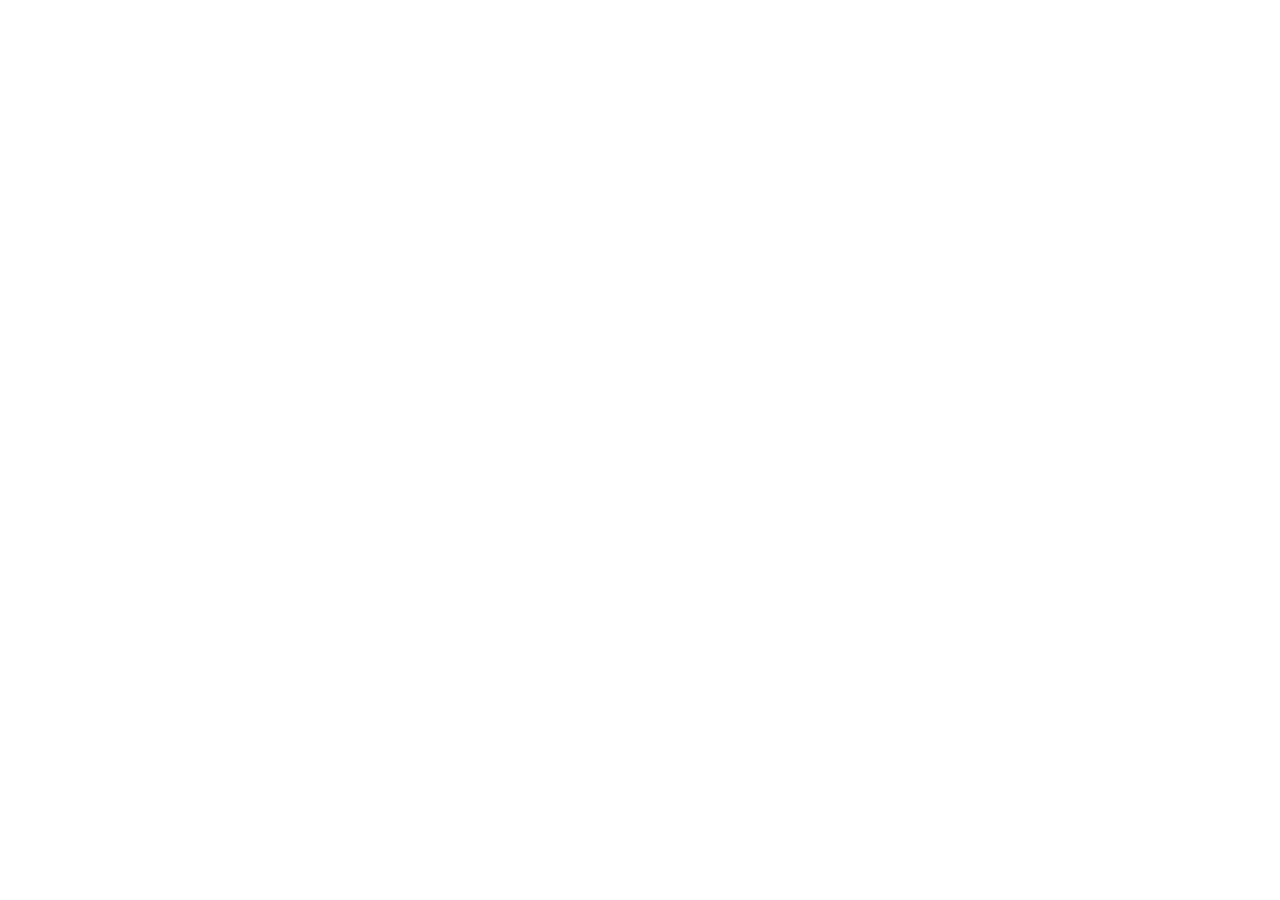
==== simple/index_simple.html @ 97f7e4fd "full .verとsimple .verを分離" ====
<!doctype html>
<html lang="ja">
  <head>
    <meta charset="UTF-8" />
    <meta name="viewport" content="width=device-width, initial-scale=1.0" />
    <title>Decaf Search</title>
    <link rel="stylesheet" href="styles.css?v=6" />
  </head>
  <body>
    <div id="site"></div>
    <script src="app.js?v=6"></script>
  </body>
</html>
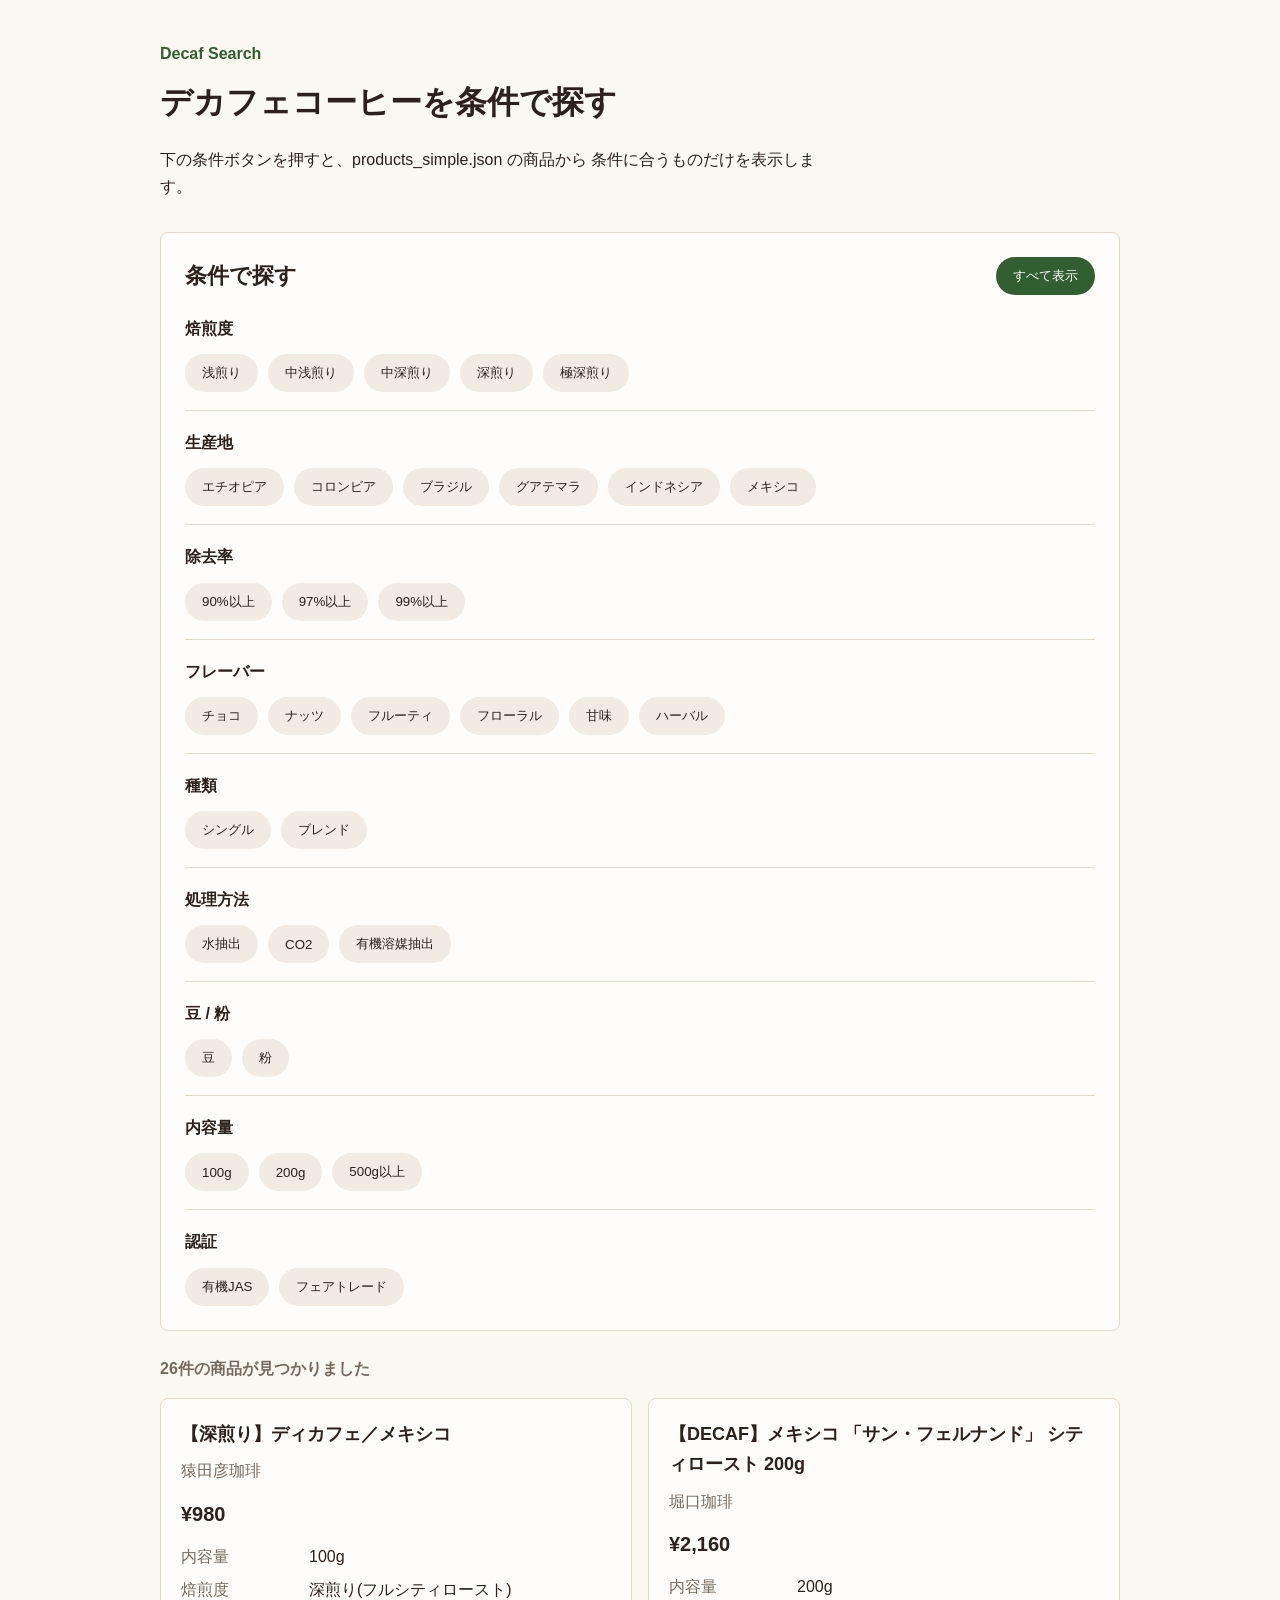
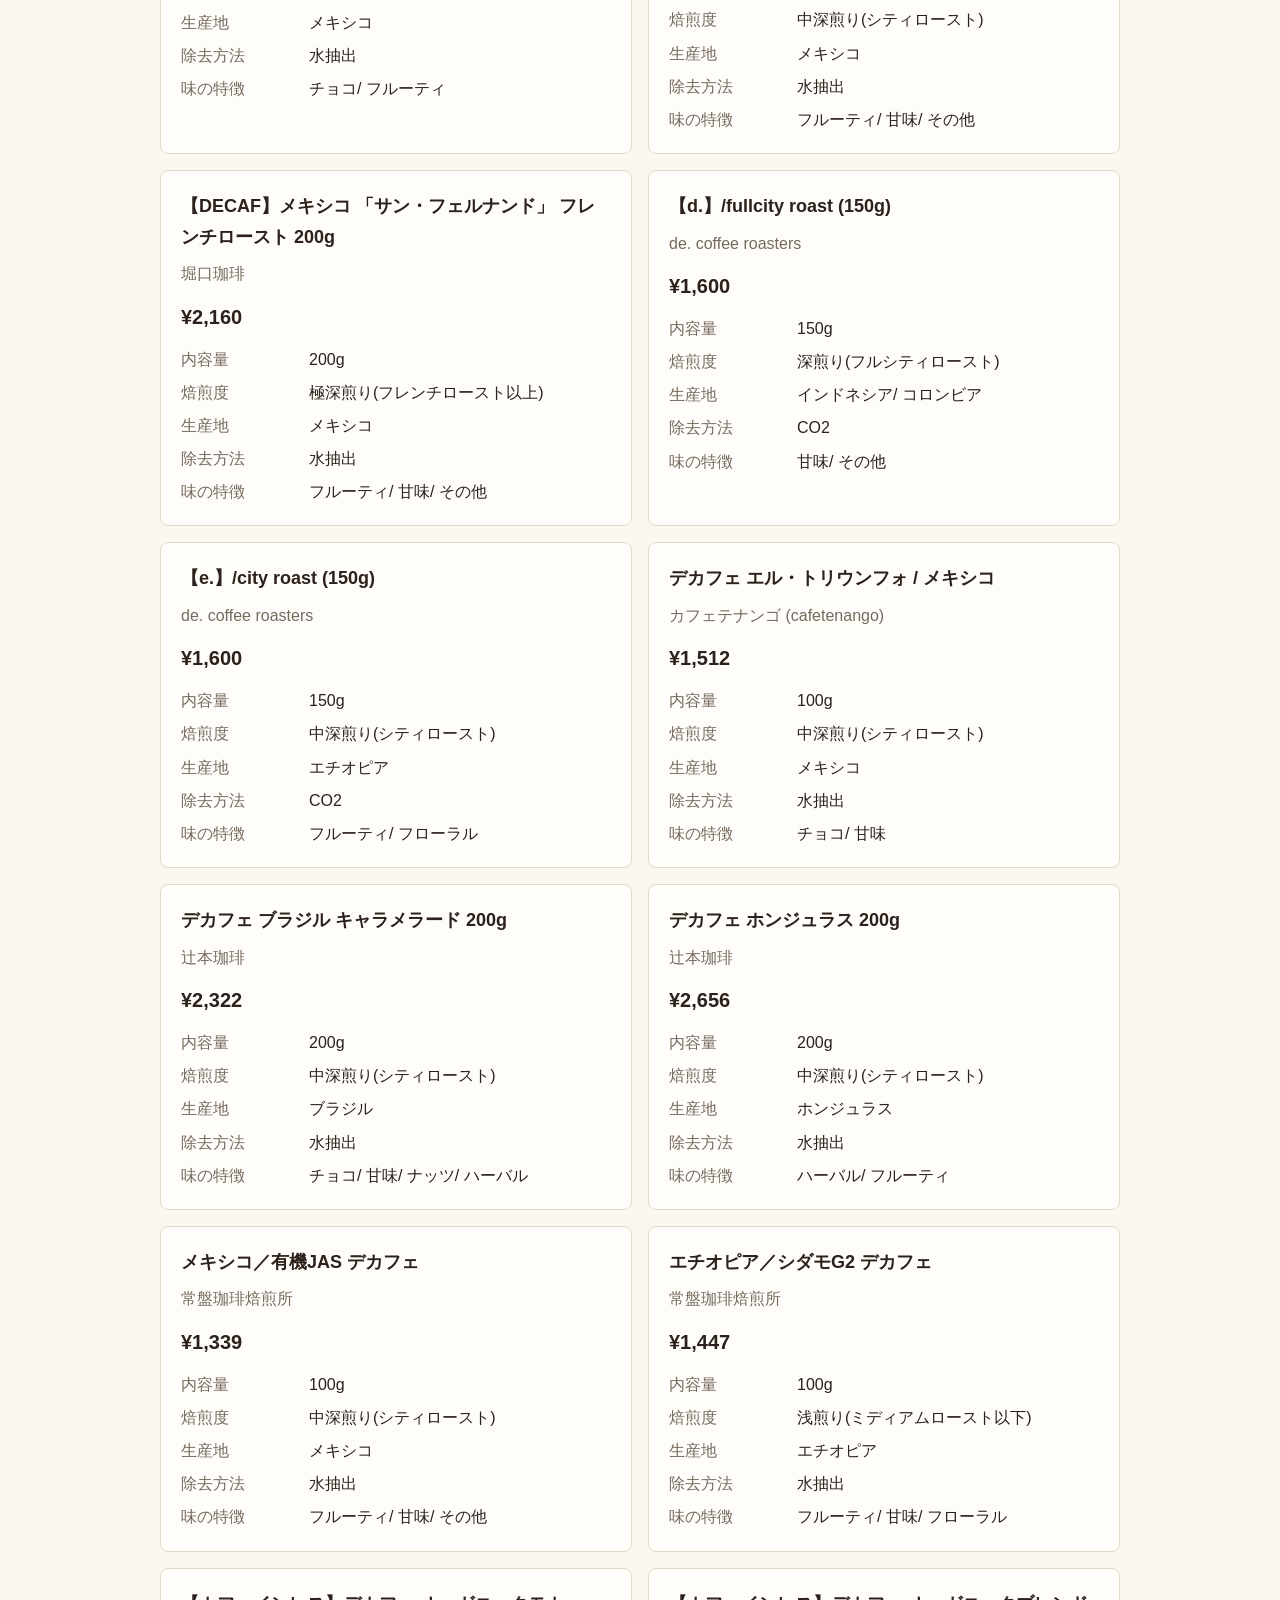
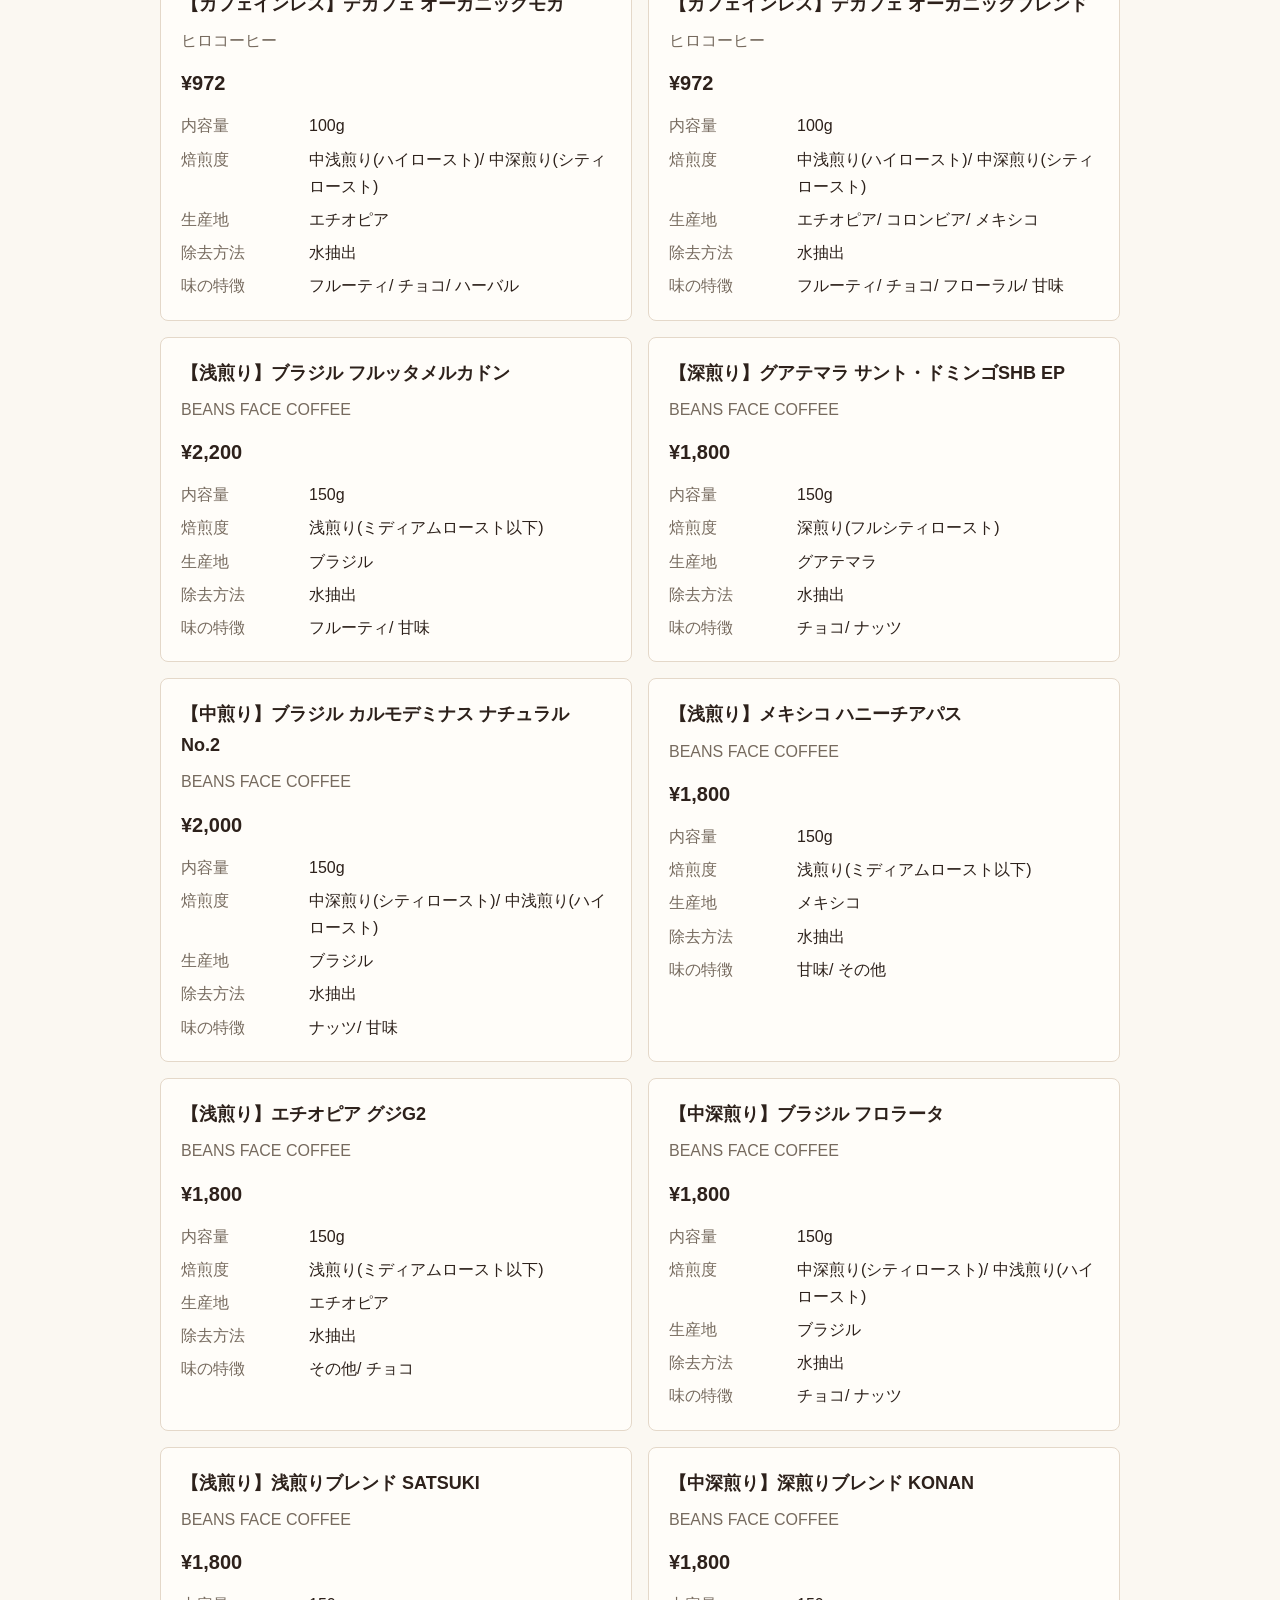
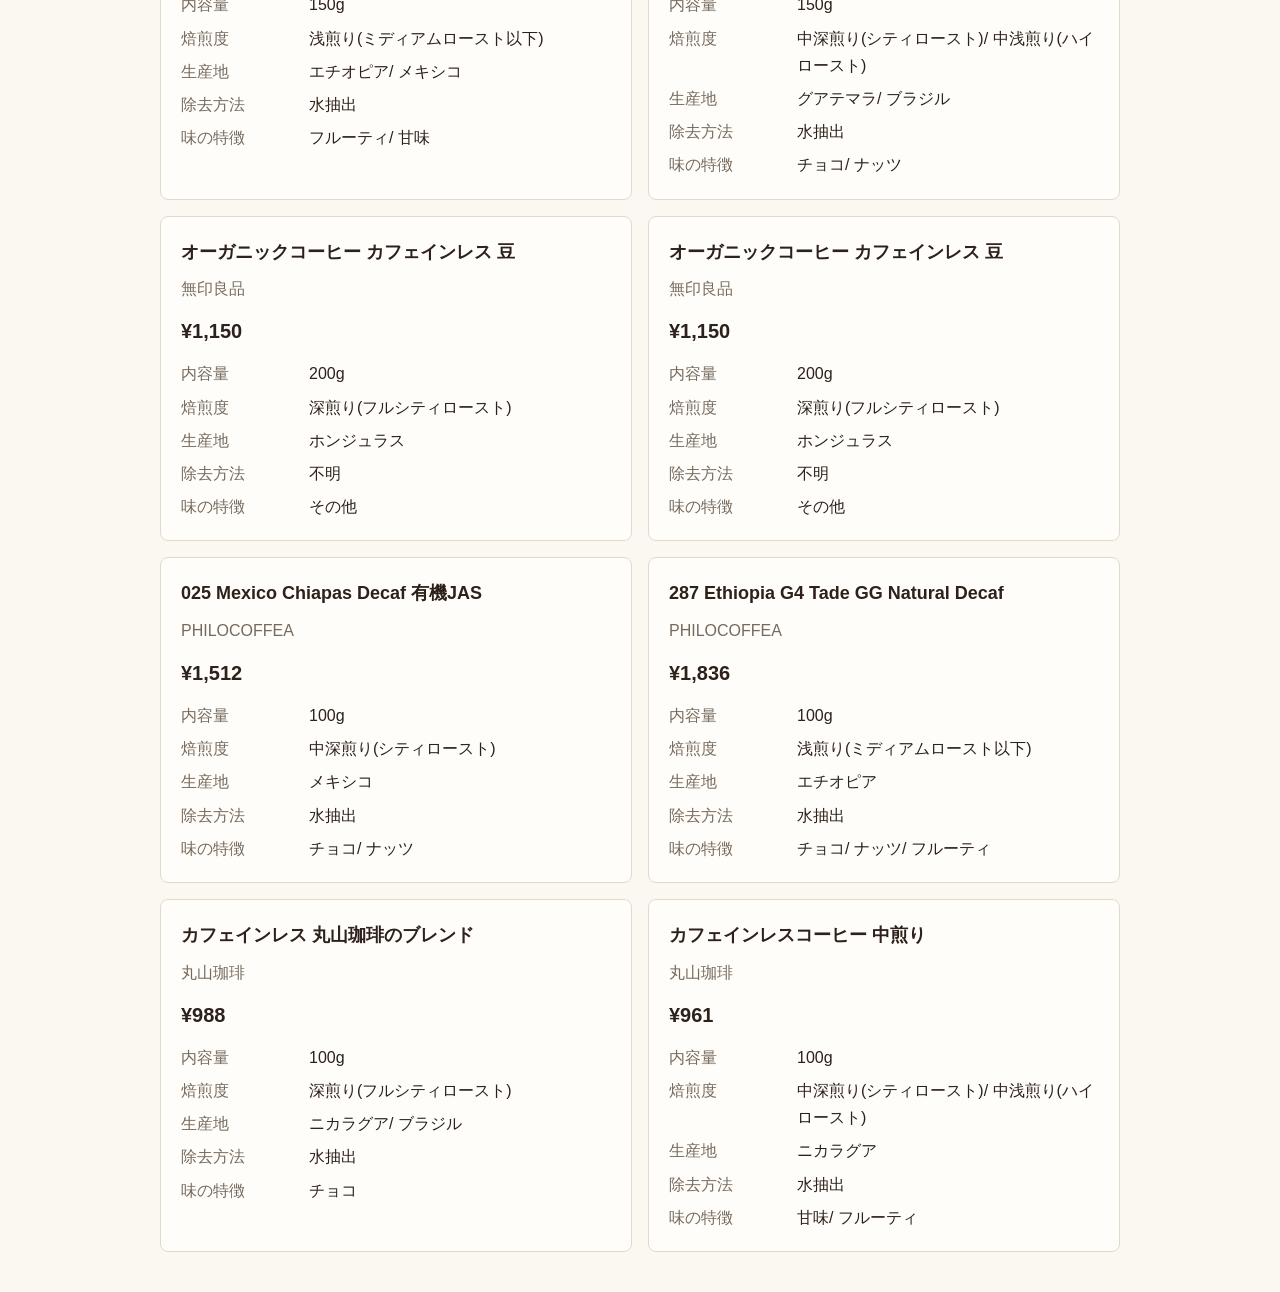
==== commit 97f82607: "origin_simple" ====
--- a/simple/index_simple.html
+++ b/simple/index_simple.html
@@ -3,11 +3,42 @@
   <head>
     <meta charset="UTF-8" />
     <meta name="viewport" content="width=device-width, initial-scale=1.0" />
-    <title>Decaf Search</title>
-    <link rel="stylesheet" href="styles.css?v=6" />
+    <title>Decaf Search Simple</title>
+    <link rel="stylesheet" href="styles_simple.css" />
   </head>
   <body>
-    <div id="site"></div>
-    <script src="app.js?v=6"></script>
+    <!-- ページ全体を入れる大きな箱です -->
+    <main class="page">
+      <!-- ここにサイトのタイトルと説明を書きます -->
+      <header class="hero">
+        <p class="logo">Decaf Search</p>
+        <h1>デカフェコーヒーを条件で探す</h1>
+        <p>
+          下の条件ボタンを押すと、products_simple.json の商品から
+          条件に合うものだけを表示します。
+        </p>
+      </header>
+
+      <!-- ここに条件ボタンを表示します -->
+      <section class="filter-area" aria-labelledby="filter-title">
+        <div class="section-title">
+          <h2 id="filter-title">条件で探す</h2>
+          <button id="show-all-button" class="reset-button" type="button">
+            すべて表示
+          </button>
+        </div>
+
+        <!-- JavaScriptがこの中に条件ボタンを作ります -->
+        <div id="filter-buttons"></div>
+      </section>
+
+      <!-- ここに検索結果の件数を表示します -->
+      <p id="result-count" class="result-count">読み込み中...</p>
+
+      <!-- ここに商品一覧を表示します -->
+      <section id="product-list" class="product-list" aria-label="商品一覧"></section>
+    </main>
+
+    <script src="app_simple.js"></script>
   </body>
 </html>
--- a/simple/styles_simple.css
+++ b/simple/styles_simple.css
@@ -0,0 +1,198 @@
+/* ページ全体で使う色をまとめています */
+:root {
+  --background-color: #fbf8f2;
+  --card-color: #fffdf9;
+  --main-text-color: #2d211b;
+  --sub-text-color: #766a5e;
+  --green-color: #315f31;
+  --border-color: #e4d8c9;
+}
+
+/* すべての要素でサイズ計算を分かりやすくします */
+* {
+  box-sizing: border-box;
+}
+
+/* bodyはページ全体の基本デザインです */
+body {
+  margin: 0;
+  color: var(--main-text-color);
+  background: var(--background-color);
+  font-family: "Hiragino Sans", "Yu Gothic", sans-serif;
+  line-height: 1.7;
+}
+
+/* ページの横幅を広がりすぎないようにしています */
+.page {
+  max-width: 1000px;
+  margin: 0 auto;
+  padding: 40px 20px;
+}
+
+/* ページ上部のタイトル部分です */
+.hero {
+  margin-bottom: 32px;
+}
+
+.logo {
+  margin: 0 0 8px;
+  color: var(--green-color);
+  font-weight: bold;
+}
+
+h1 {
+  margin: 0 0 12px;
+  font-size: 32px;
+}
+
+h2 {
+  margin: 0;
+  font-size: 22px;
+}
+
+.hero p {
+  max-width: 680px;
+}
+
+/* 条件ボタンのエリアです */
+.filter-area {
+  padding: 24px;
+  margin-bottom: 24px;
+  background: var(--card-color);
+  border: 1px solid var(--border-color);
+  border-radius: 8px;
+}
+
+.section-title {
+  display: flex;
+  gap: 16px;
+  align-items: center;
+  justify-content: space-between;
+  margin-bottom: 20px;
+}
+
+/* 条件のグループです。例: 焙煎度、生産地 */
+.filter-group {
+  padding-top: 18px;
+  margin-top: 18px;
+  border-top: 1px solid var(--border-color);
+}
+
+.filter-group:first-child {
+  padding-top: 0;
+  margin-top: 0;
+  border-top: 0;
+}
+
+.filter-group h3 {
+  margin: 0 0 12px;
+  font-size: 16px;
+}
+
+.button-list {
+  display: flex;
+  flex-wrap: wrap;
+  gap: 10px;
+}
+
+/* 条件ボタンの見た目です */
+.filter-button,
+.reset-button {
+  padding: 9px 16px;
+  color: var(--main-text-color);
+  background: #f1ebe4;
+  border: 1px solid transparent;
+  border-radius: 999px;
+  cursor: pointer;
+}
+
+.filter-button:hover,
+.reset-button:hover {
+  border-color: var(--green-color);
+}
+
+/* 選択中の条件ボタンだけ緑色にします */
+.filter-button.active,
+.reset-button.active {
+  color: #ffffff;
+  background: var(--green-color);
+}
+
+/* 検索結果の件数表示です */
+.result-count {
+  margin: 0 0 16px;
+  color: var(--sub-text-color);
+  font-weight: bold;
+}
+
+/* 商品カードを並べるエリアです */
+.product-list {
+  display: grid;
+  grid-template-columns: repeat(2, minmax(0, 1fr));
+  gap: 16px;
+}
+
+/* 1つの商品カードの見た目です */
+.product-card {
+  padding: 20px;
+  background: var(--card-color);
+  border: 1px solid var(--border-color);
+  border-radius: 8px;
+}
+
+.product-card h3 {
+  margin: 0 0 8px;
+  font-size: 18px;
+}
+
+.brand {
+  margin: 0 0 12px;
+  color: var(--sub-text-color);
+}
+
+.price {
+  margin: 0 0 12px;
+  font-size: 20px;
+  font-weight: bold;
+}
+
+/* 商品情報の一覧です */
+.product-info {
+  display: grid;
+  gap: 6px;
+  margin: 0;
+}
+
+.product-info div {
+  display: grid;
+  grid-template-columns: 120px 1fr;
+  gap: 8px;
+}
+
+.product-info dt {
+  color: var(--sub-text-color);
+}
+
+.product-info dd {
+  margin: 0;
+}
+
+/* 商品が見つからない時の表示です */
+.empty-message {
+  padding: 24px;
+  background: var(--card-color);
+  border: 1px solid var(--border-color);
+  border-radius: 8px;
+}
+
+/* スマホ幅では商品カードを1列にします */
+@media (max-width: 700px) {
+  .section-title {
+    align-items: flex-start;
+    flex-direction: column;
+  }
+
+  .product-list {
+    grid-template-columns: 1fr;
+  }
+}
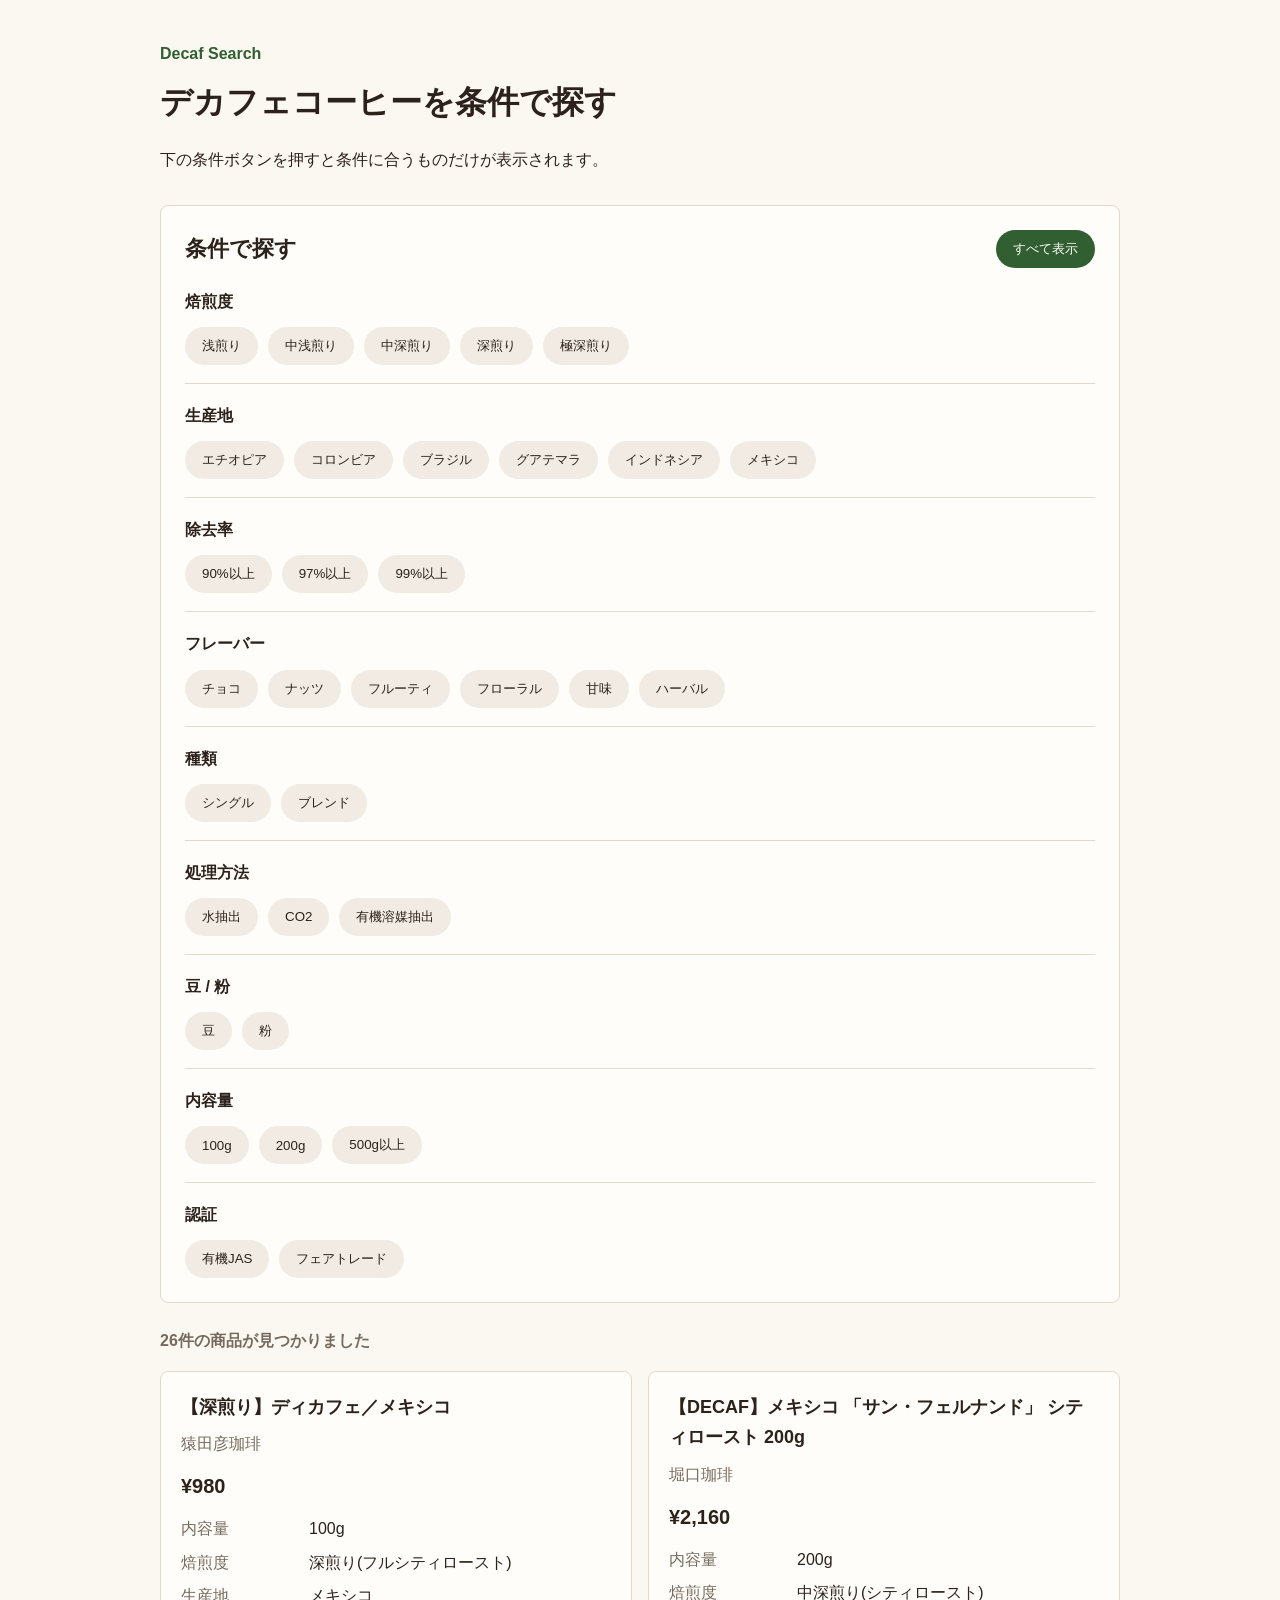
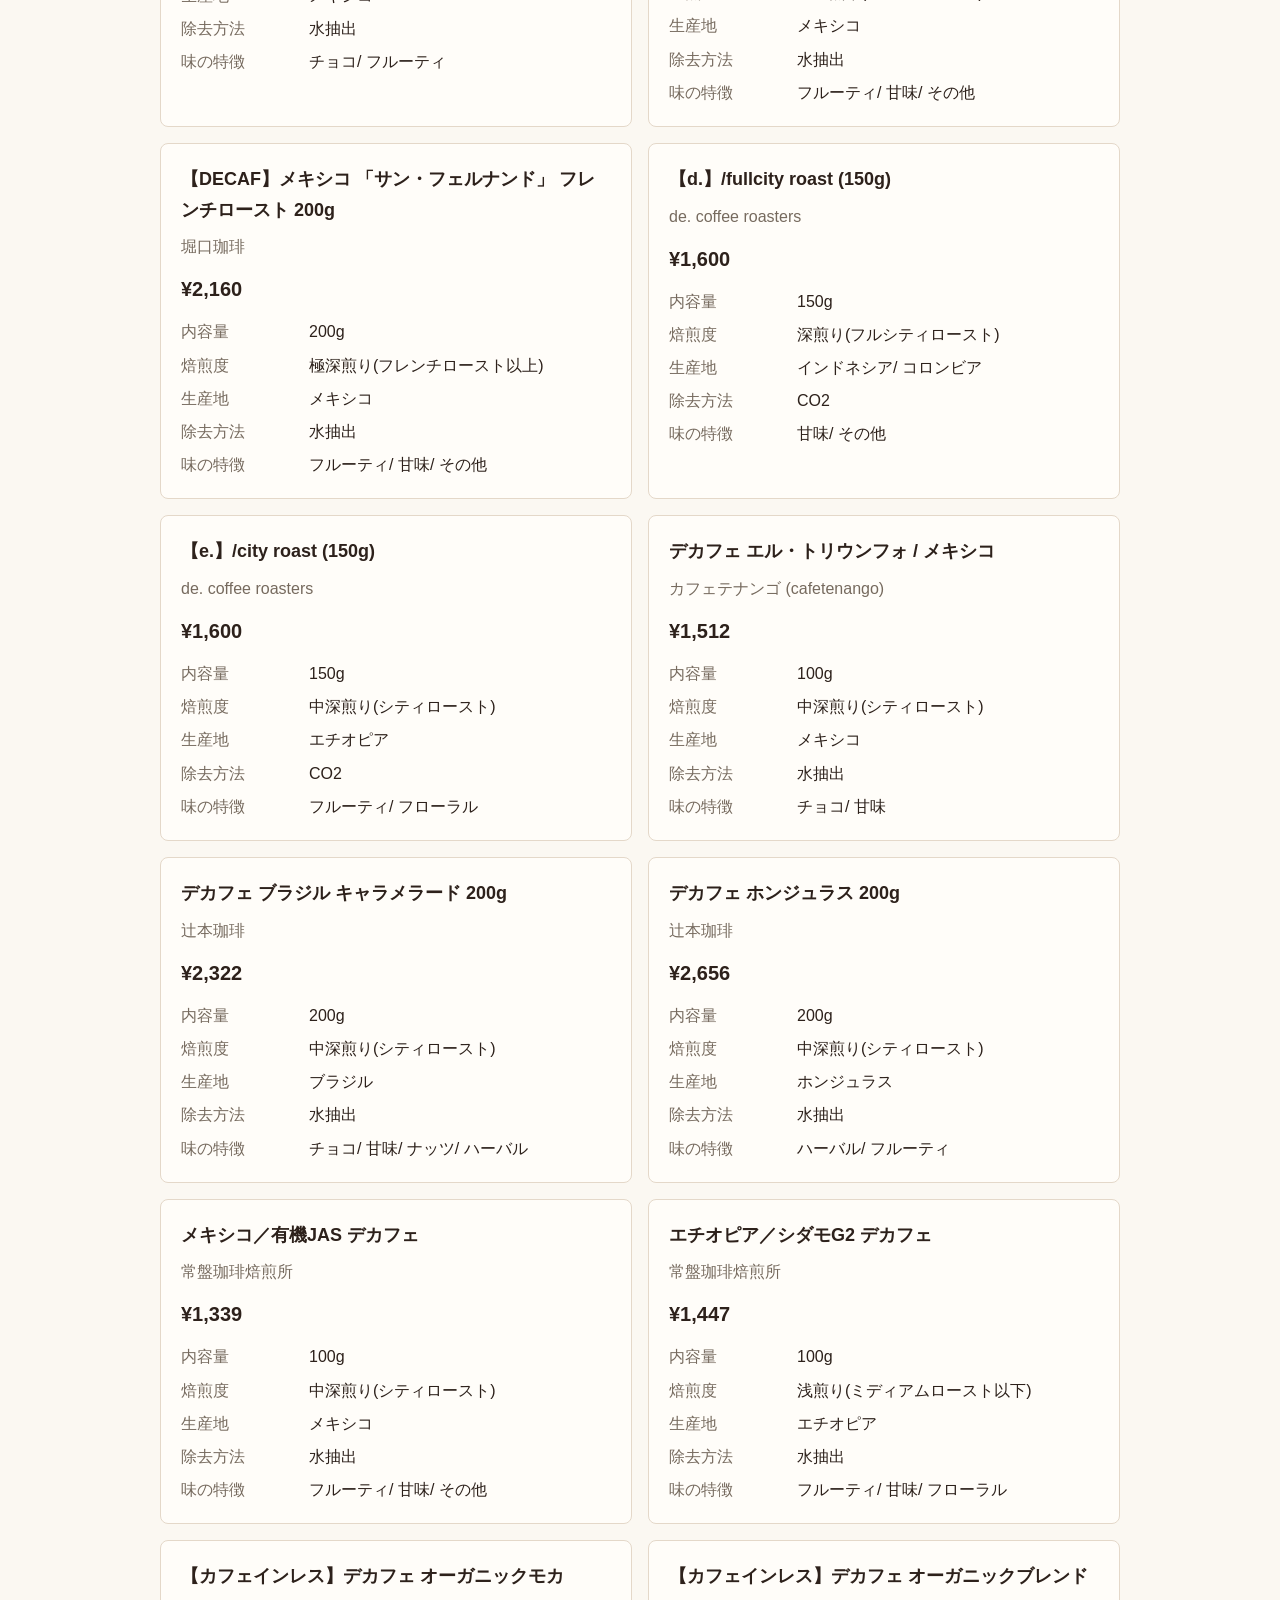
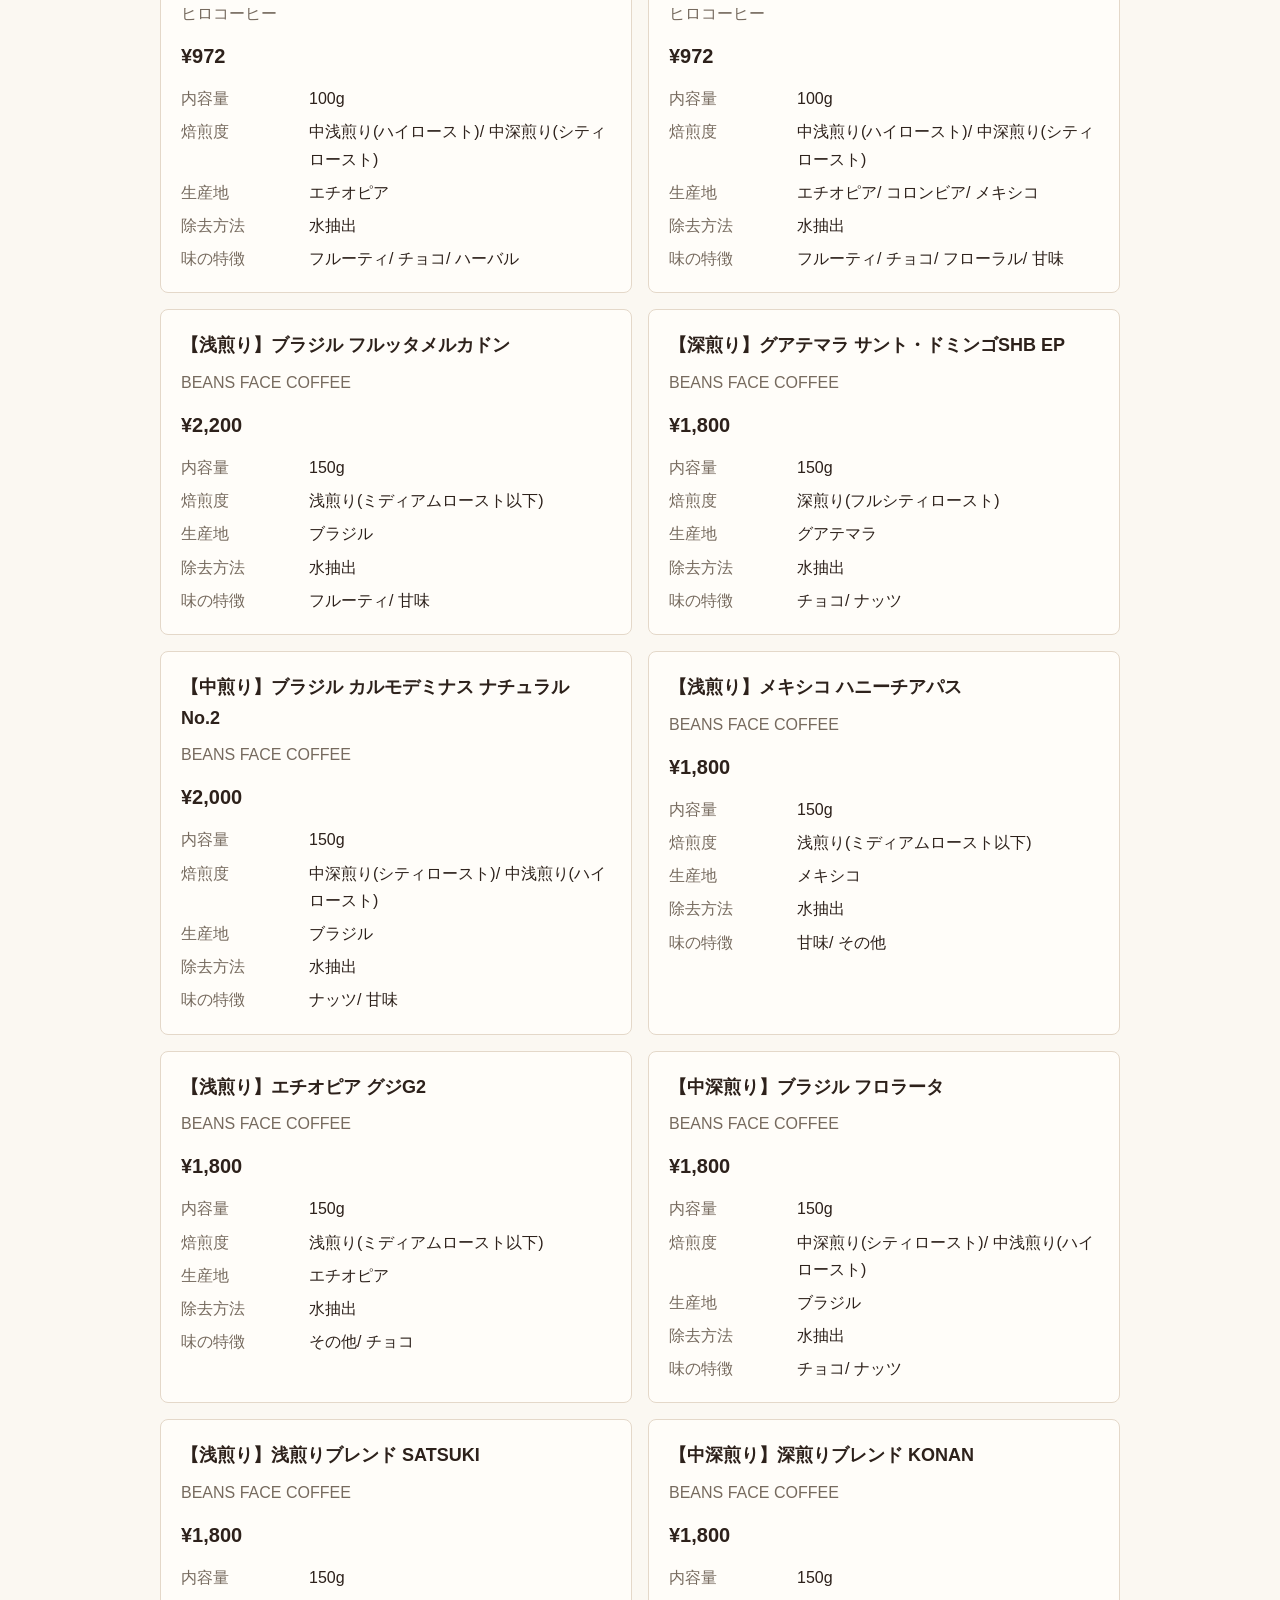
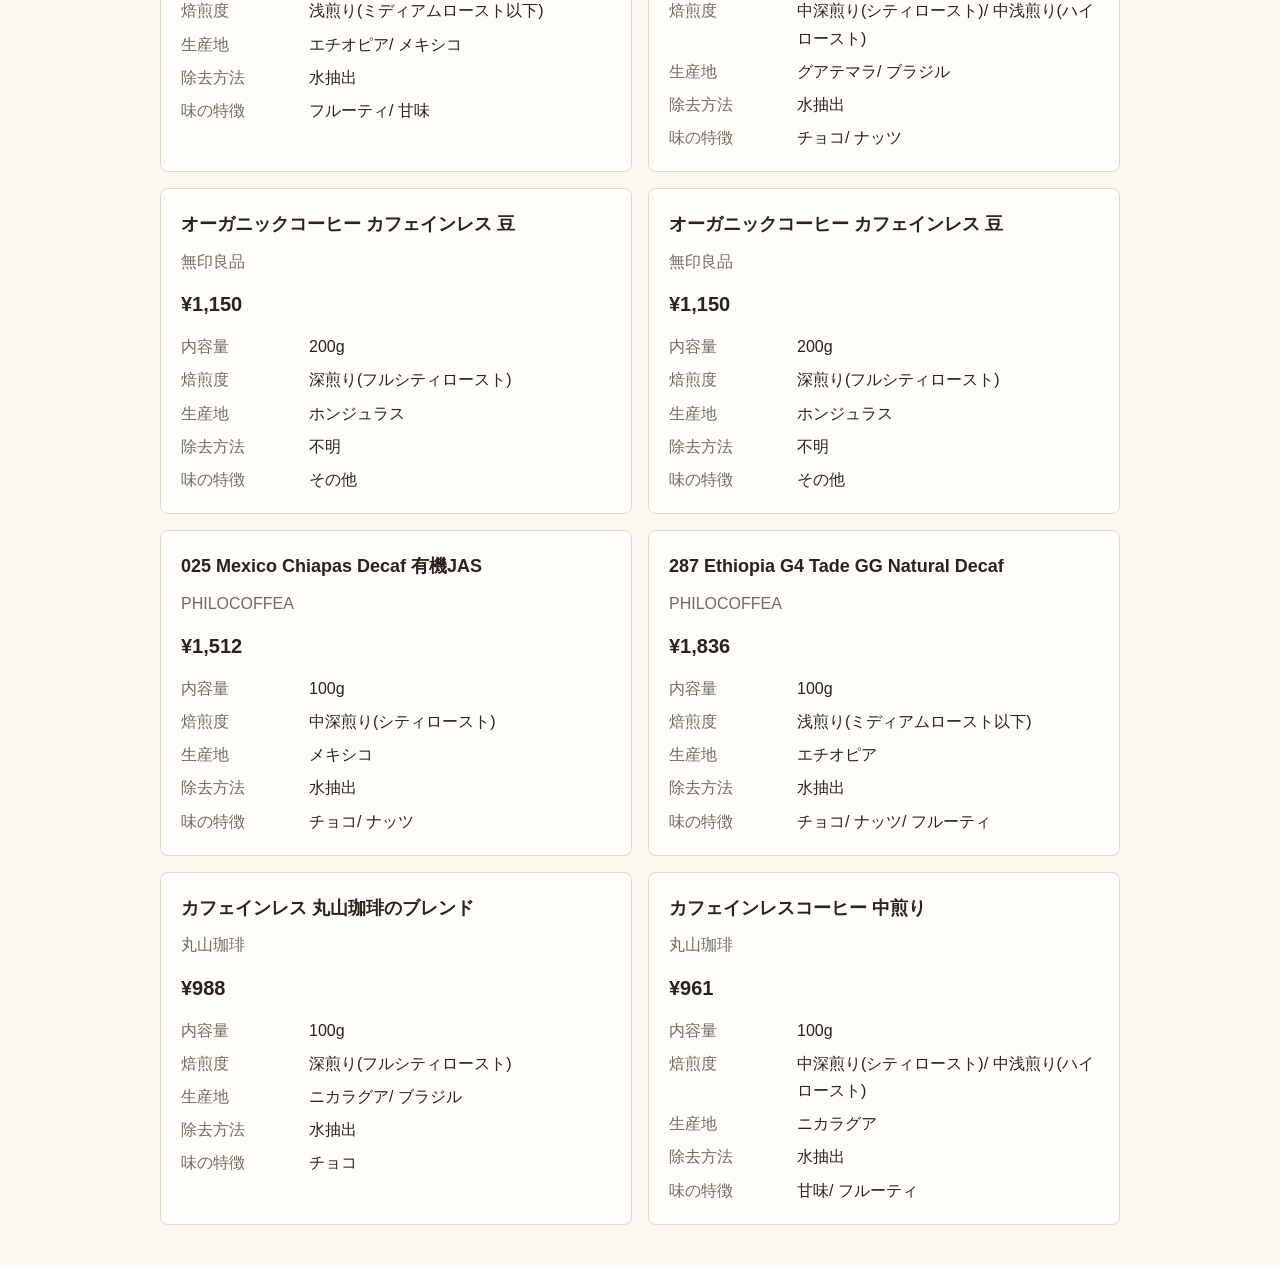
==== commit f1a9e1f6: "h1下の文章を変更" ====
--- a/simple/index_simple.html
+++ b/simple/index_simple.html
@@ -14,8 +14,7 @@
         <p class="logo">Decaf Search</p>
         <h1>デカフェコーヒーを条件で探す</h1>
         <p>
-          下の条件ボタンを押すと、products_simple.json の商品から
-          条件に合うものだけを表示します。
+          下の条件ボタンを押すと条件に合うものだけが表示されます。
         </p>
       </header>
 
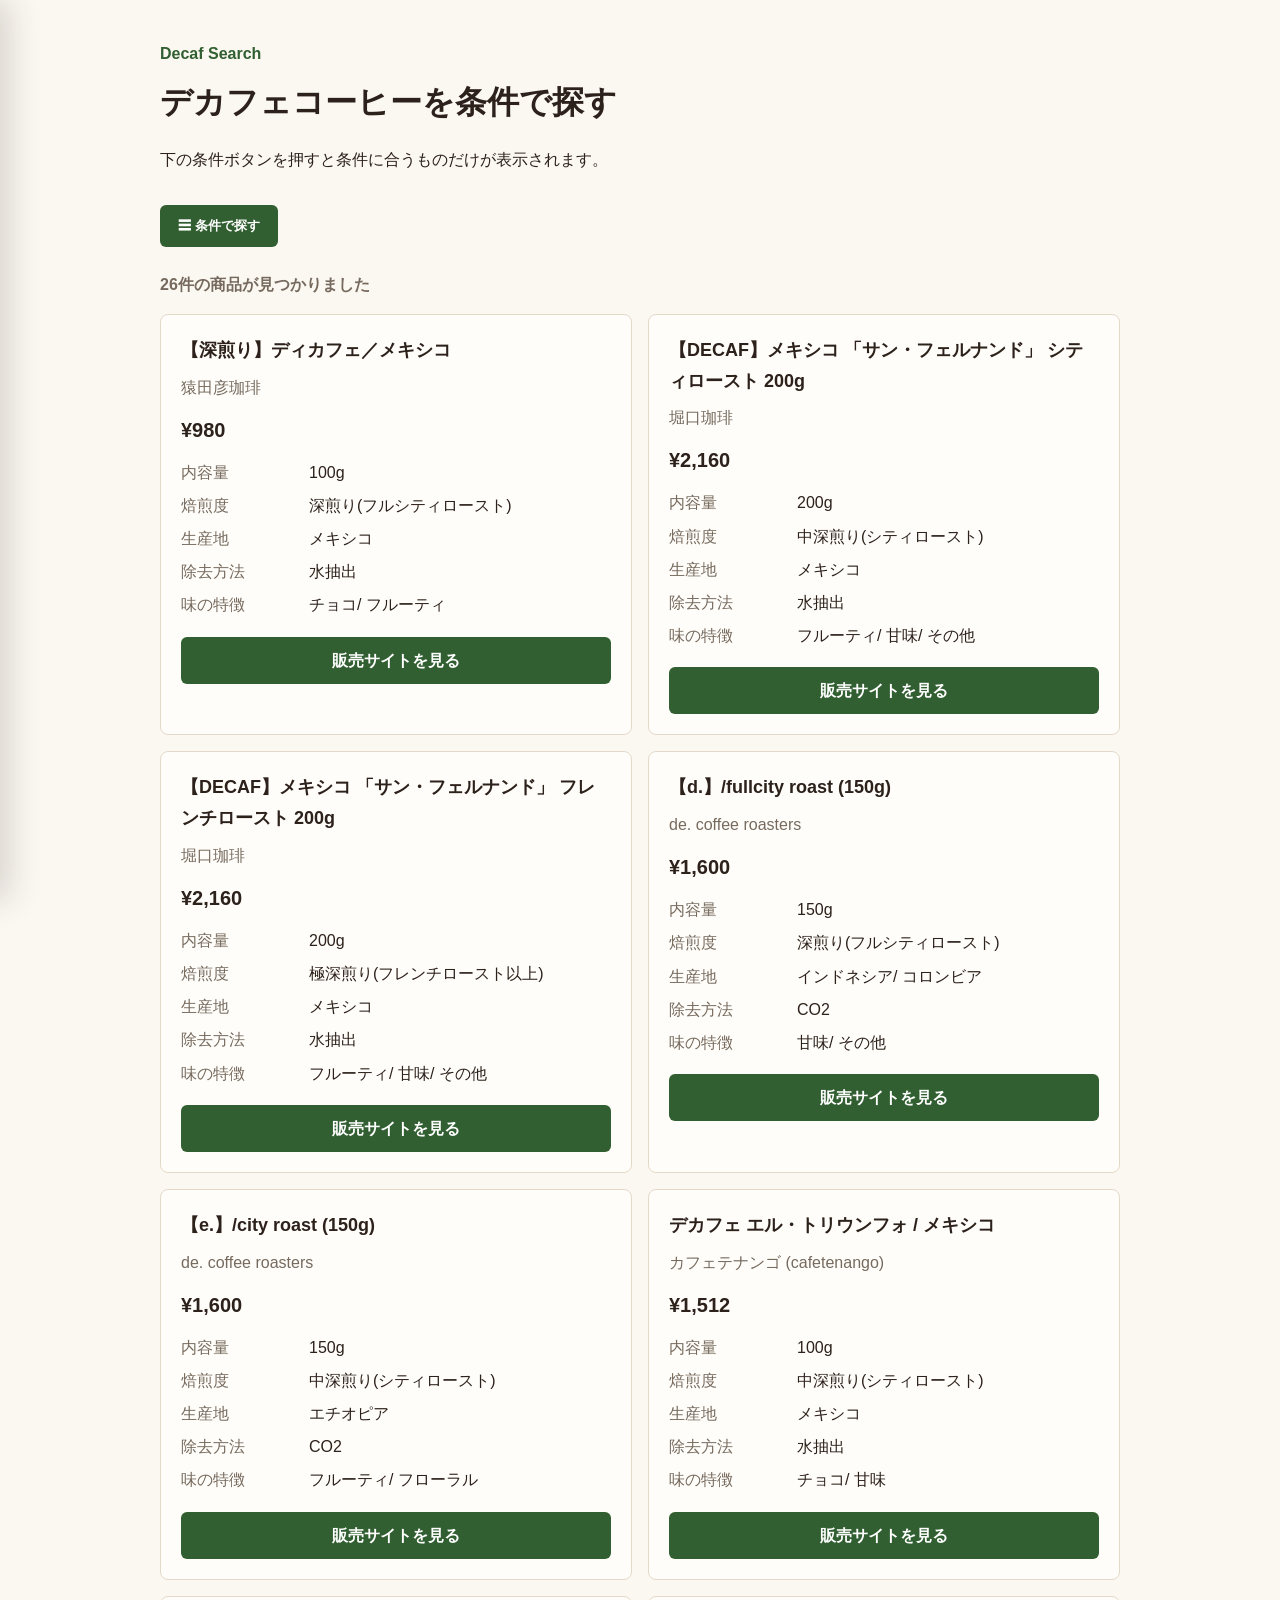
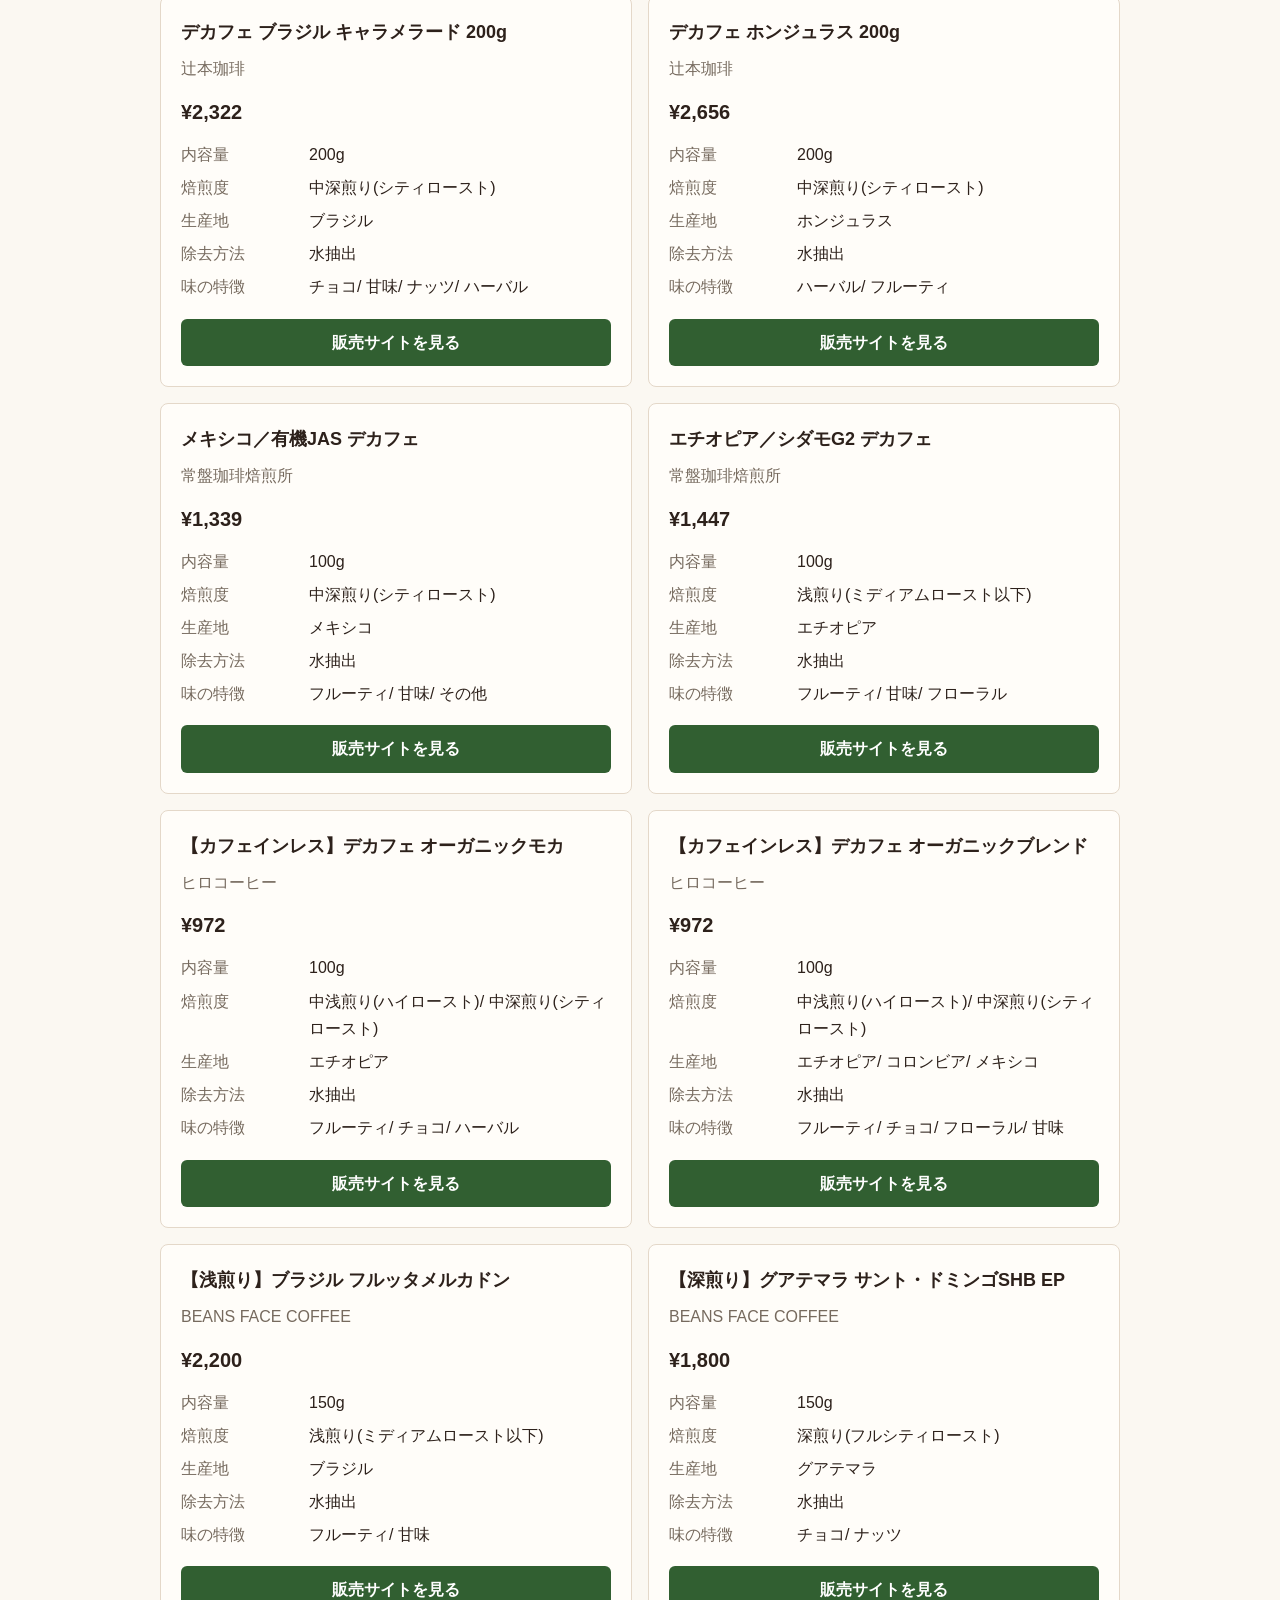
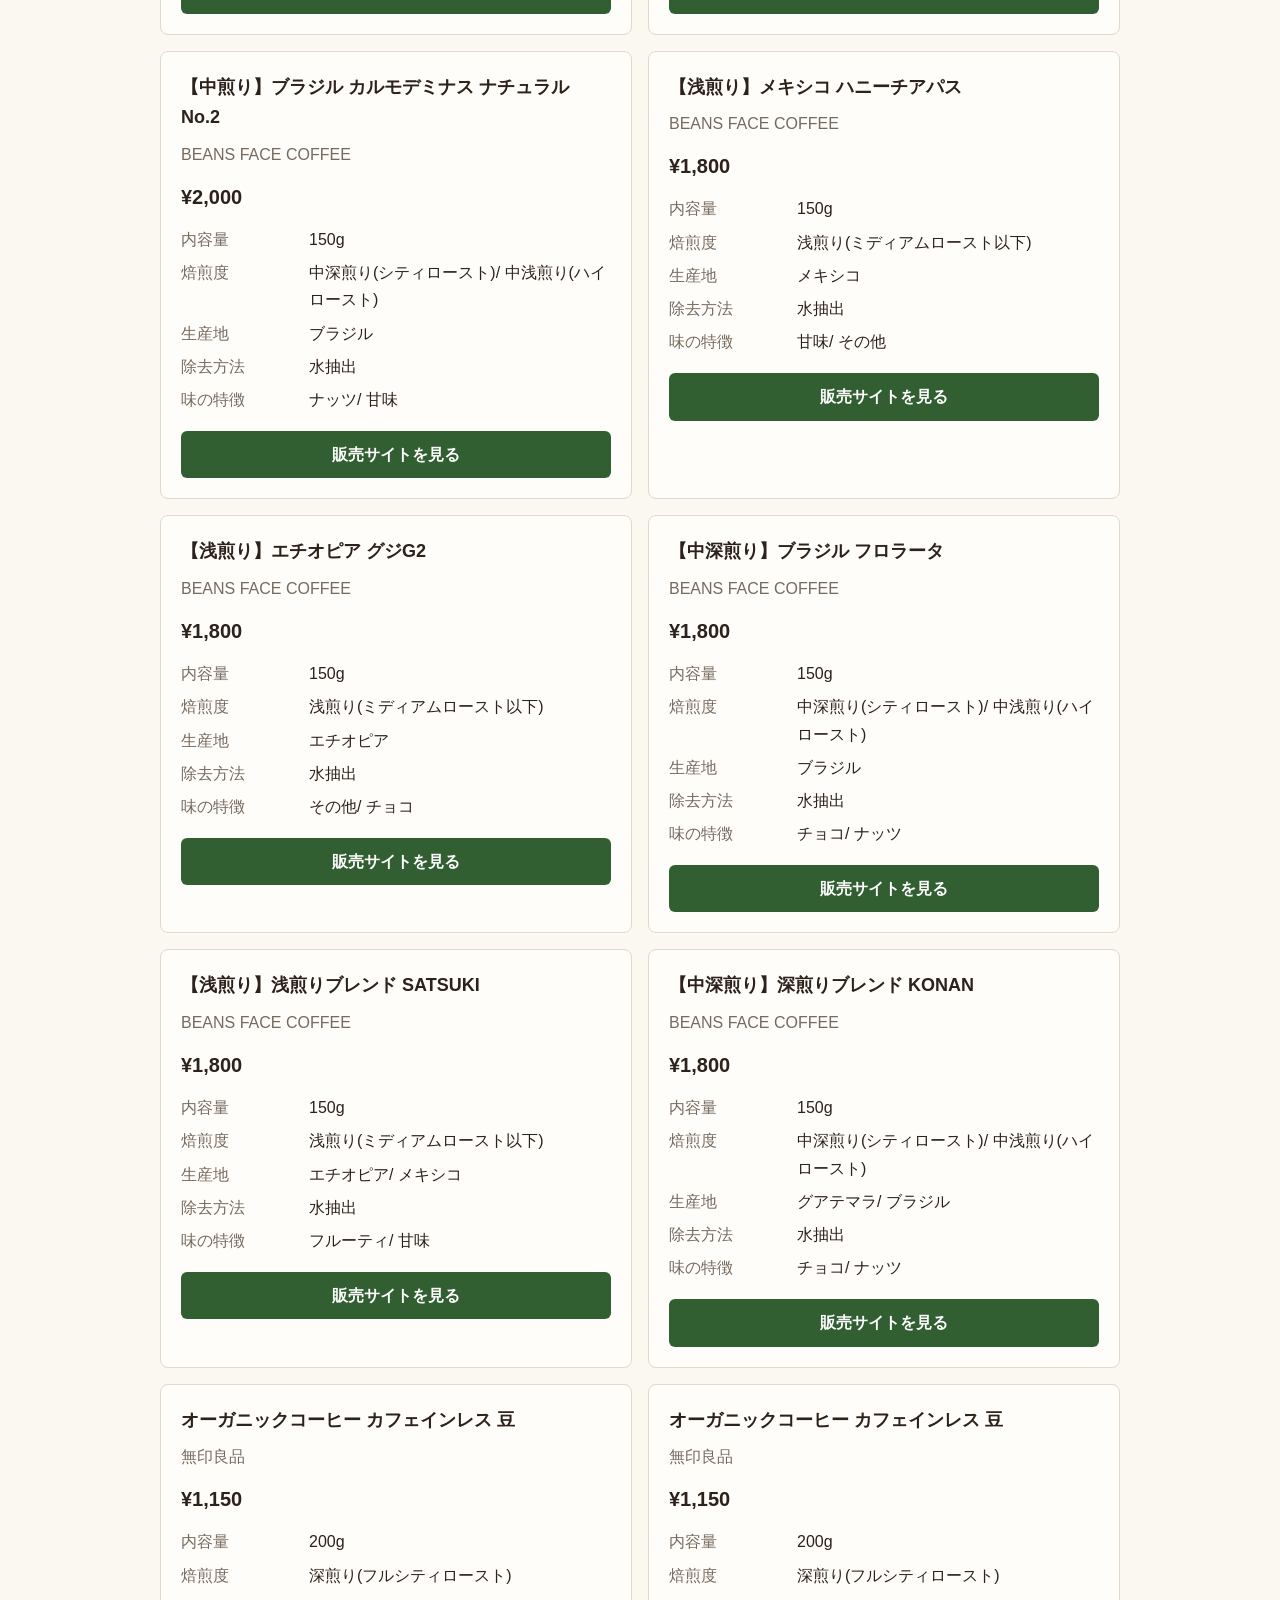
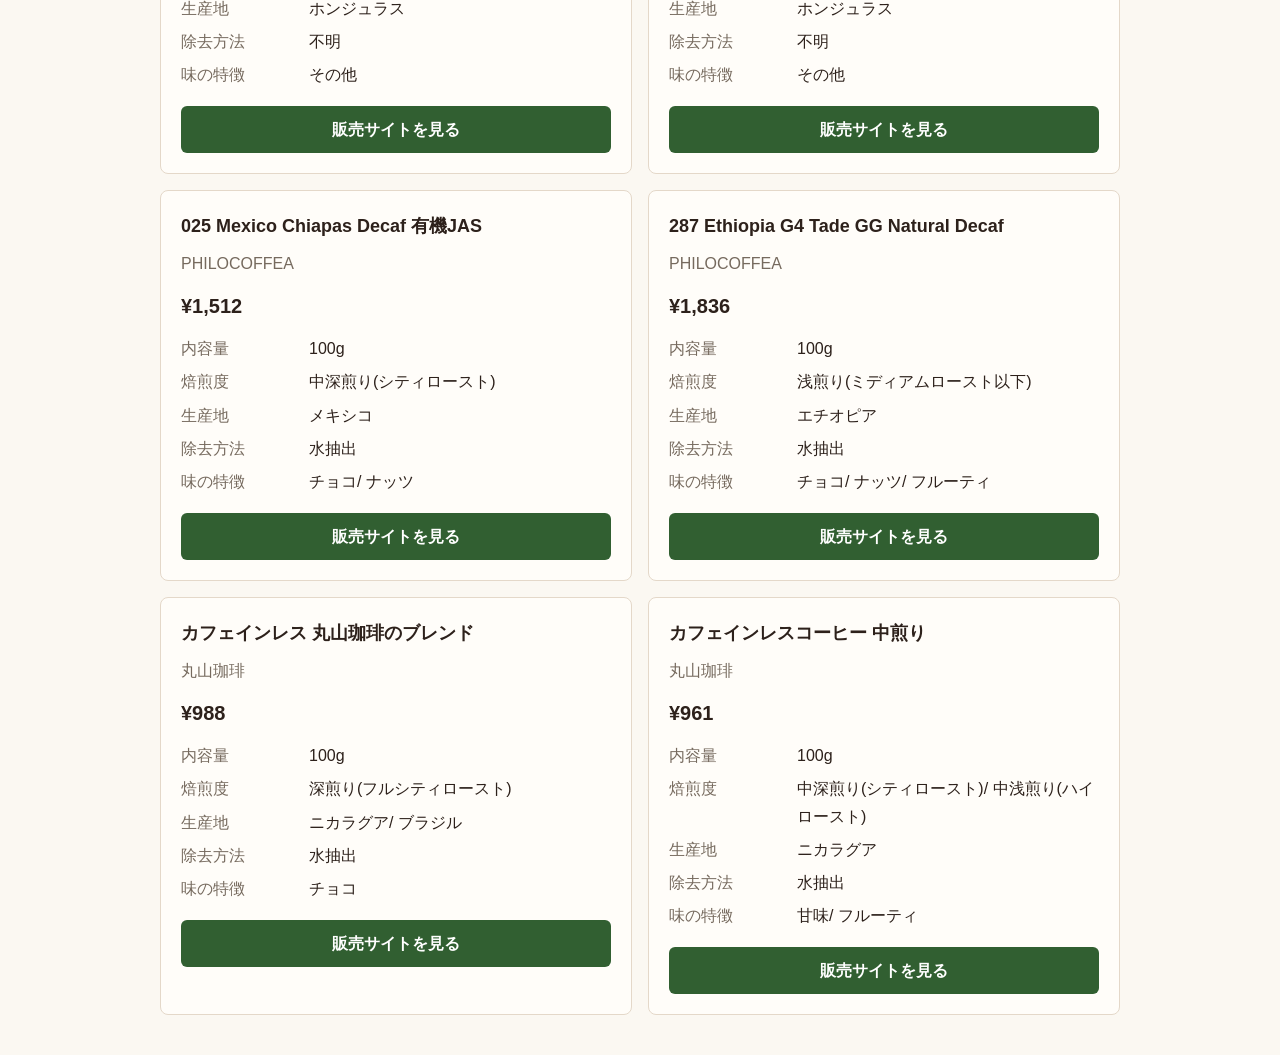
==== commit 9665c270: "ハンバーガーメニューを作成" ====
--- a/simple/index_simple.html
+++ b/simple/index_simple.html
@@ -18,10 +18,24 @@
         </p>
       </header>
 
+      <!-- 条件メニューを開くボタンです -->
+      <button id="open-menu-button" class="menu-button" type="button" aria-controls="filter-menu" aria-expanded="false">
+        ☰ 条件で探す
+      </button>
+
+      <!-- メニューが開いている時に、背景を暗くするための箱です -->
+      <div id="menu-overlay" class="menu-overlay"></div>
+
       <!-- ここに条件ボタンを表示します -->
-      <section class="filter-area" aria-labelledby="filter-title">
+      <section id="filter-menu" class="filter-area" aria-labelledby="filter-title">
         <div class="section-title">
           <h2 id="filter-title">条件で探す</h2>
+          <button id="close-menu-button" class="close-button" type="button" aria-label="条件メニューを閉じる">
+            ×
+          </button>
+        </div>
+
+        <div class="section-title">
           <button id="show-all-button" class="reset-button" type="button">
             すべて表示
           </button>
--- a/simple/styles_simple.css
+++ b/simple/styles_simple.css
@@ -22,6 +22,11 @@
   line-height: 1.7;
 }
 
+/* メニューが開いている時は、背景のページをスクロールしないようにします */
+body.menu-open {
+  overflow: hidden;
+}
+
 /* ページの横幅を広がりすぎないようにしています */
 .page {
   max-width: 1000px;
@@ -54,13 +59,59 @@
   max-width: 680px;
 }
 
-/* 条件ボタンのエリアです */
+/* 条件メニューを開くボタンです */
+.menu-button {
+  display: inline-block;
+  padding: 12px 18px;
+  margin-bottom: 24px;
+  color: #ffffff;
+  font-weight: bold;
+  background: var(--green-color);
+  border: 0;
+  border-radius: 6px;
+  cursor: pointer;
+}
+
+.menu-button:hover {
+  background: #244b24;
+}
+
+/* メニューが開いている時に背景を暗くする部分です */
+.menu-overlay {
+  position: fixed;
+  inset: 0;
+  left: min(86vw, 390px);
+  z-index: 10;
+  background: rgba(45, 33, 27, 0.35);
+  opacity: 0;
+  pointer-events: none;
+  transition: opacity 0.25s ease;
+}
+
+.menu-overlay.open {
+  opacity: 1;
+  pointer-events: auto;
+}
+
+/* 条件ボタンのエリアです。左側から出るメニューとして使います */
 .filter-area {
+  position: fixed;
+  top: 0;
+  left: 0;
+  z-index: 20;
+  width: min(86vw, 390px);
+  height: 100vh;
+  overflow-y: auto;
   padding: 24px;
-  margin-bottom: 24px;
   background: var(--card-color);
-  border: 1px solid var(--border-color);
-  border-radius: 8px;
+  border-right: 1px solid var(--border-color);
+  box-shadow: 10px 0 30px rgba(45, 33, 27, 0.16);
+  transform: translateX(-100%);
+  transition: transform 0.25s ease;
+}
+
+.filter-area.open {
+  transform: translateX(0);
 }
 
 .section-title {
@@ -69,6 +120,23 @@
   align-items: center;
   justify-content: space-between;
   margin-bottom: 20px;
+}
+
+/* 条件メニューを閉じるボタンです */
+.close-button {
+  width: 40px;
+  height: 40px;
+  color: var(--main-text-color);
+  font-size: 24px;
+  line-height: 1;
+  background: #f1ebe4;
+  border: 0;
+  border-radius: 999px;
+  cursor: pointer;
+}
+
+.close-button:hover {
+  background: #e2d7cc;
 }
 
 /* 条件のグループです。例: 焙煎度、生産地 */
@@ -177,6 +245,24 @@
   margin: 0;
 }
 
+/* 販売サイトへ移動するリンクです */
+.product-link {
+  display: block;
+  width: 100%;
+  padding: 10px 16px;
+  margin-top: 18px;
+  color: #ffffff;
+  font-weight: bold;
+  text-align: center;
+  text-decoration: none;
+  background: var(--green-color);
+  border-radius: 6px;
+}
+
+.product-link:hover {
+  background: #244b24;
+}
+
 /* 商品が見つからない時の表示です */
 .empty-message {
   padding: 24px;
